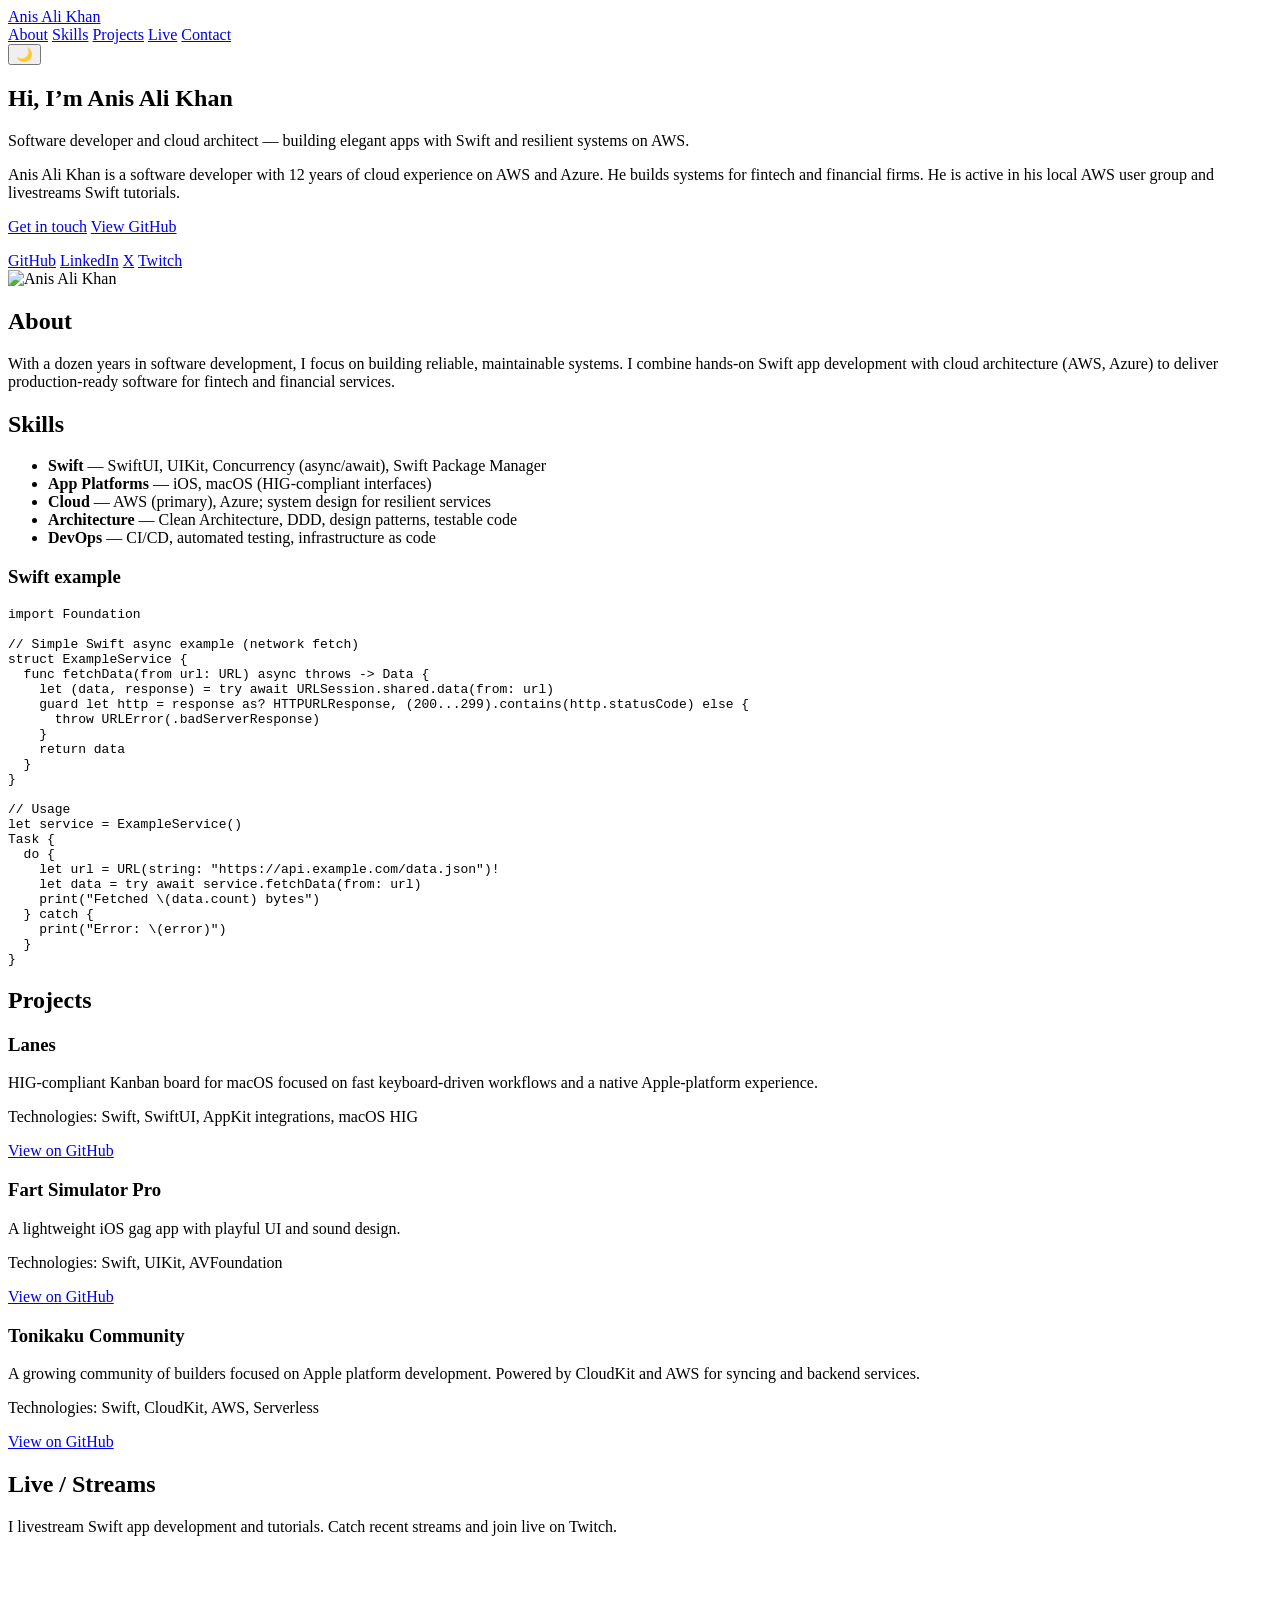
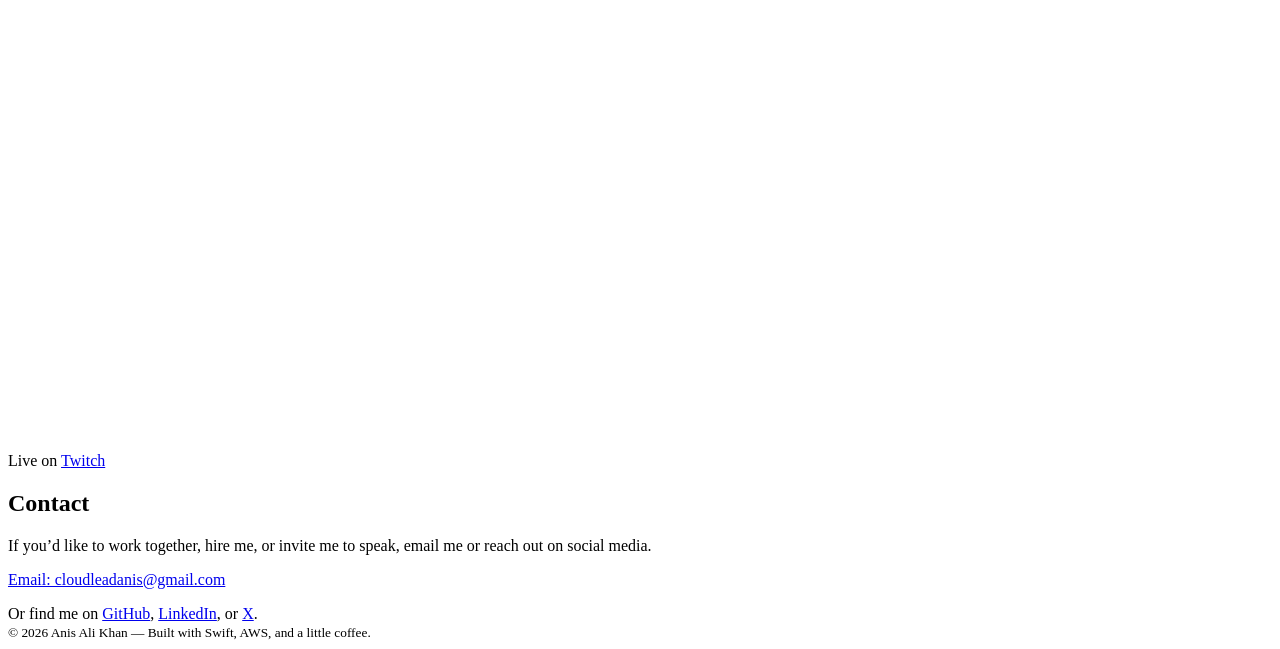
==== index.html @ a7b226d7 "Add portfolio site for Anis Ali Khan (GitHub Pages)" ====
<!doctype html>
<html lang="en">
<head>
  <meta charset="utf-8" />
  <meta name="viewport" content="width=device-width,initial-scale=1" />
  <title>Anis Ali Khan — Software Developer</title>
  <meta name="description" content="Anis Ali Khan — Swift developer, cloud architect (AWS/Azure), fintech experience. Livestreams Swift app-building." />

  <link rel="preconnect" href="https://fonts.googleapis.com">
  <link rel="preconnect" href="https://fonts.gstatic.com" crossorigin>
  <link href="https://fonts.googleapis.com/css2?family=Inter:wght@300;400;600;700&display=swap" rel="stylesheet">

  <link rel="stylesheet" href="/assets/css/style.css">
  <!-- Highlight.js styles (CDN) -->
  <link rel="stylesheet" href="https://cdnjs.cloudflare.com/ajax/libs/highlight.js/11.8.0/styles/github-dark.min.css" id="hljs-theme" />
</head>
<body>
  <header class="site-header">
    <div class="container header-inner">
      <a class="brand" href="#">Anis Ali Khan</a>
      <nav class="main-nav">
        <a href="#about">About</a>
        <a href="#skills">Skills</a>
        <a href="#projects">Projects</a>
        <a href="#live">Live</a>
        <a href="#contact">Contact</a>
      </nav>
      <div class="header-actions">
        <button id="theme-toggle" aria-label="Toggle dark mode">🌙</button>
      </div>
    </div>
  </header>

  <main>
    <section id="hero" class="hero">
      <div class="container hero-grid">
        <div class="hero-content">
          <h1>Hi, I’m Anis Ali Khan</h1>
          <p class="hero-lead">Software developer and cloud architect — building elegant apps with Swift and resilient systems on AWS.</p>
          <p class="bio">Anis Ali Khan is a software developer with 12 years of cloud experience on AWS and Azure. He builds systems for fintech and financial firms. He is active in his local AWS user group and livestreams Swift tutorials.</p>

          <p class="cta">
            <a class="btn" href="mailto:cloudleadanis@gmail.com">Get in touch</a>
            <a class="btn ghost" href="https://github.com/cloudleadanis" target="_blank" rel="noopener">View GitHub</a>
          </p>

          <div class="social">
            <a href="https://github.com/cloudleadanis" target="_blank" rel="noopener">GitHub</a>
            <a href="https://linkedin.com/in/khananis" target="_blank" rel="noopener">LinkedIn</a>
            <a href="https://x.com/TheCloudLead" target="_blank" rel="noopener">X</a>
            <a href="https://www.twitch.tv/cloudleadanis" target="_blank" rel="noopener">Twitch</a>
          </div>
        </div>

        <div class="hero-photo">
          <img src="https://i.imgur.com/DQTWnGH.jpg" alt="Anis Ali Khan" />
        </div>
      </div>
    </section>

    <section id="about" class="section about">
      <div class="container">
        <h2>About</h2>
        <p>With a dozen years in software development, I focus on building reliable, maintainable systems. I combine hands-on Swift app development with cloud architecture (AWS, Azure) to deliver production-ready software for fintech and financial services.</p>
      </div>
    </section>

    <section id="skills" class="section skills">
      <div class="container">
        <h2>Skills</h2>
        <ul class="skills-list">
          <li><strong>Swift</strong> — SwiftUI, UIKit, Concurrency (async/await), Swift Package Manager</li>
          <li><strong>App Platforms</strong> — iOS, macOS (HIG-compliant interfaces)</li>
          <li><strong>Cloud</strong> — AWS (primary), Azure; system design for resilient services</li>
          <li><strong>Architecture</strong> — Clean Architecture, DDD, design patterns, testable code</li>
          <li><strong>DevOps</strong> — CI/CD, automated testing, infrastructure as code</li>
        </ul>

        <h3>Swift example</h3>
        <pre><code class="language-swift">import Foundation

// Simple Swift async example (network fetch)
struct ExampleService {
  func fetchData(from url: URL) async throws -> Data {
    let (data, response) = try await URLSession.shared.data(from: url)
    guard let http = response as? HTTPURLResponse, (200...299).contains(http.statusCode) else {
      throw URLError(.badServerResponse)
    }
    return data
  }
}

// Usage
let service = ExampleService()
Task {
  do {
    let url = URL(string: "https://api.example.com/data.json")!
    let data = try await service.fetchData(from: url)
    print("Fetched \(data.count) bytes")
  } catch {
    print("Error: \(error)")
  }
}
</code></pre>
      </div>
    </section>

    <section id="projects" class="section projects">
      <div class="container">
        <h2>Projects</h2>
        <div class="project-grid">

          <article class="project">
            <h3>Lanes</h3>
            <p>HIG-compliant Kanban board for macOS focused on fast keyboard-driven workflows and a native Apple-platform experience.</p>
            <p class="muted">Technologies: Swift, SwiftUI, AppKit integrations, macOS HIG</p>
            <p><a href="https://github.com/cloudleadanis" target="_blank" rel="noopener">View on GitHub</a></p>
          </article>

          <article class="project">
            <h3>Fart Simulator Pro</h3>
            <p>A lightweight iOS gag app with playful UI and sound design.</p>
            <p class="muted">Technologies: Swift, UIKit, AVFoundation</p>
            <p><a href="https://github.com/cloudleadanis" target="_blank" rel="noopener">View on GitHub</a></p>
          </article>

          <article class="project">
            <h3>Tonikaku Community</h3>
            <p>A growing community of builders focused on Apple platform development. Powered by CloudKit and AWS for syncing and backend services.</p>
            <p class="muted">Technologies: Swift, CloudKit, AWS, Serverless</p>
            <p><a href="https://github.com/cloudleadanis" target="_blank" rel="noopener">View on GitHub</a></p>
          </article>

        </div>
      </div>
    </section>

    <section id="live" class="section live">
      <div class="container">
        <h2>Live / Streams</h2>
        <p>I livestream Swift app development and tutorials. Catch recent streams and join live on Twitch.</p>

        <div class="twitch-embed">
          <!-- Twitch embed -->
          <iframe src="https://player.twitch.tv/?channel=cloudleadanis&parent=github.io" 
            height="480" width="100%" allowfullscreen="true" frameborder="0" scrolling="no"></iframe>
          <p class="muted">Live on <a href="https://www.twitch.tv/cloudleadanis" target="_blank" rel="noopener">Twitch</a></p>
        </div>
      </div>
    </section>

    <section id="contact" class="section contact">
      <div class="container">
        <h2>Contact</h2>
        <p>If you’d like to work together, hire me, or invite me to speak, email me or reach out on social media.</p>
        <p><a class="btn" href="mailto:cloudleadanis@gmail.com">Email: cloudleadanis@gmail.com</a></p>
        <div class="muted">Or find me on <a href="https://github.com/cloudleadanis" target="_blank" rel="noopener">GitHub</a>, <a href="https://linkedin.com/in/khananis" target="_blank" rel="noopener">LinkedIn</a>, or <a href="https://x.com/TheCloudLead" target="_blank" rel="noopener">X</a>.</div>
      </div>
    </section>
  </main>

  <footer class="site-footer">
    <div class="container">
      <small>© 2026 Anis Ali Khan — Built with Swift, AWS, and a little coffee.</small>
    </div>
  </footer>

  <script src="https://cdnjs.cloudflare.com/ajax/libs/highlight.js/11.8.0/highlight.min.js"></script>
  <script src="/assets/js/main.js"></script>
</body>
</html>
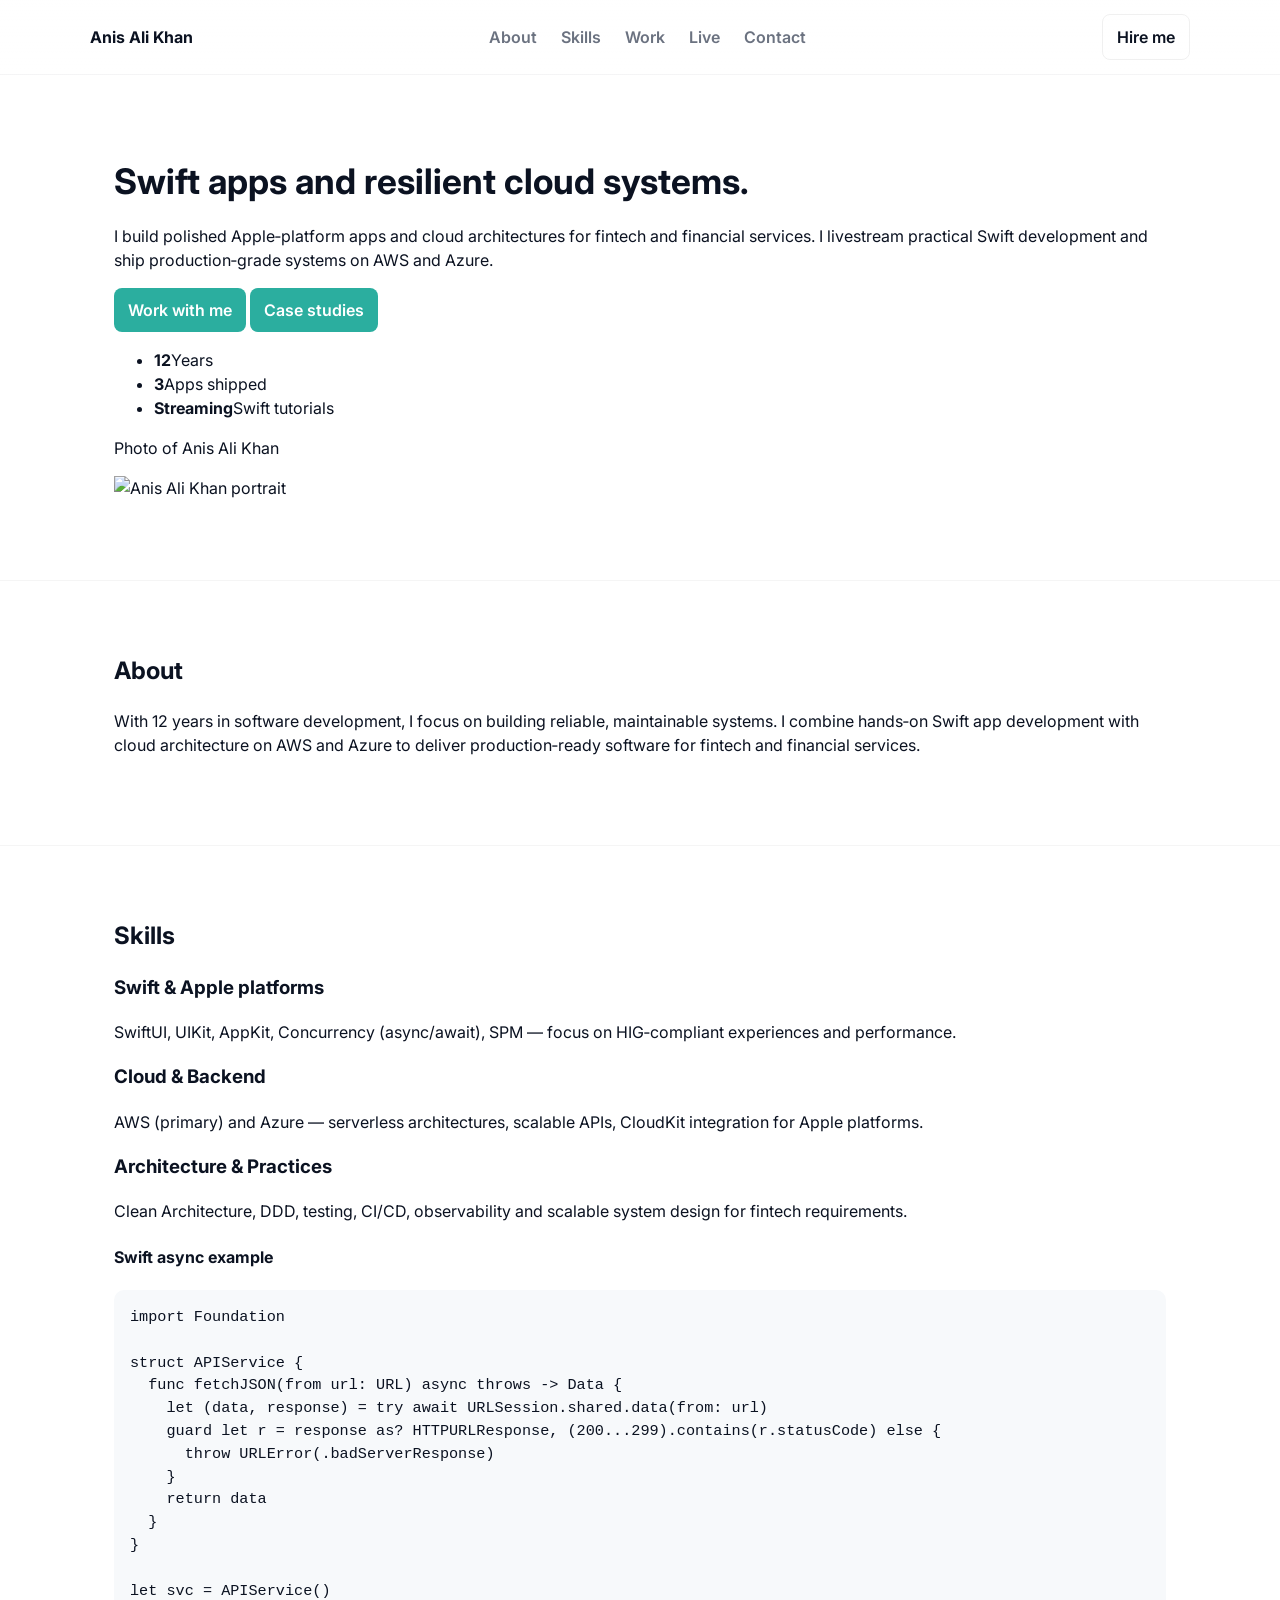
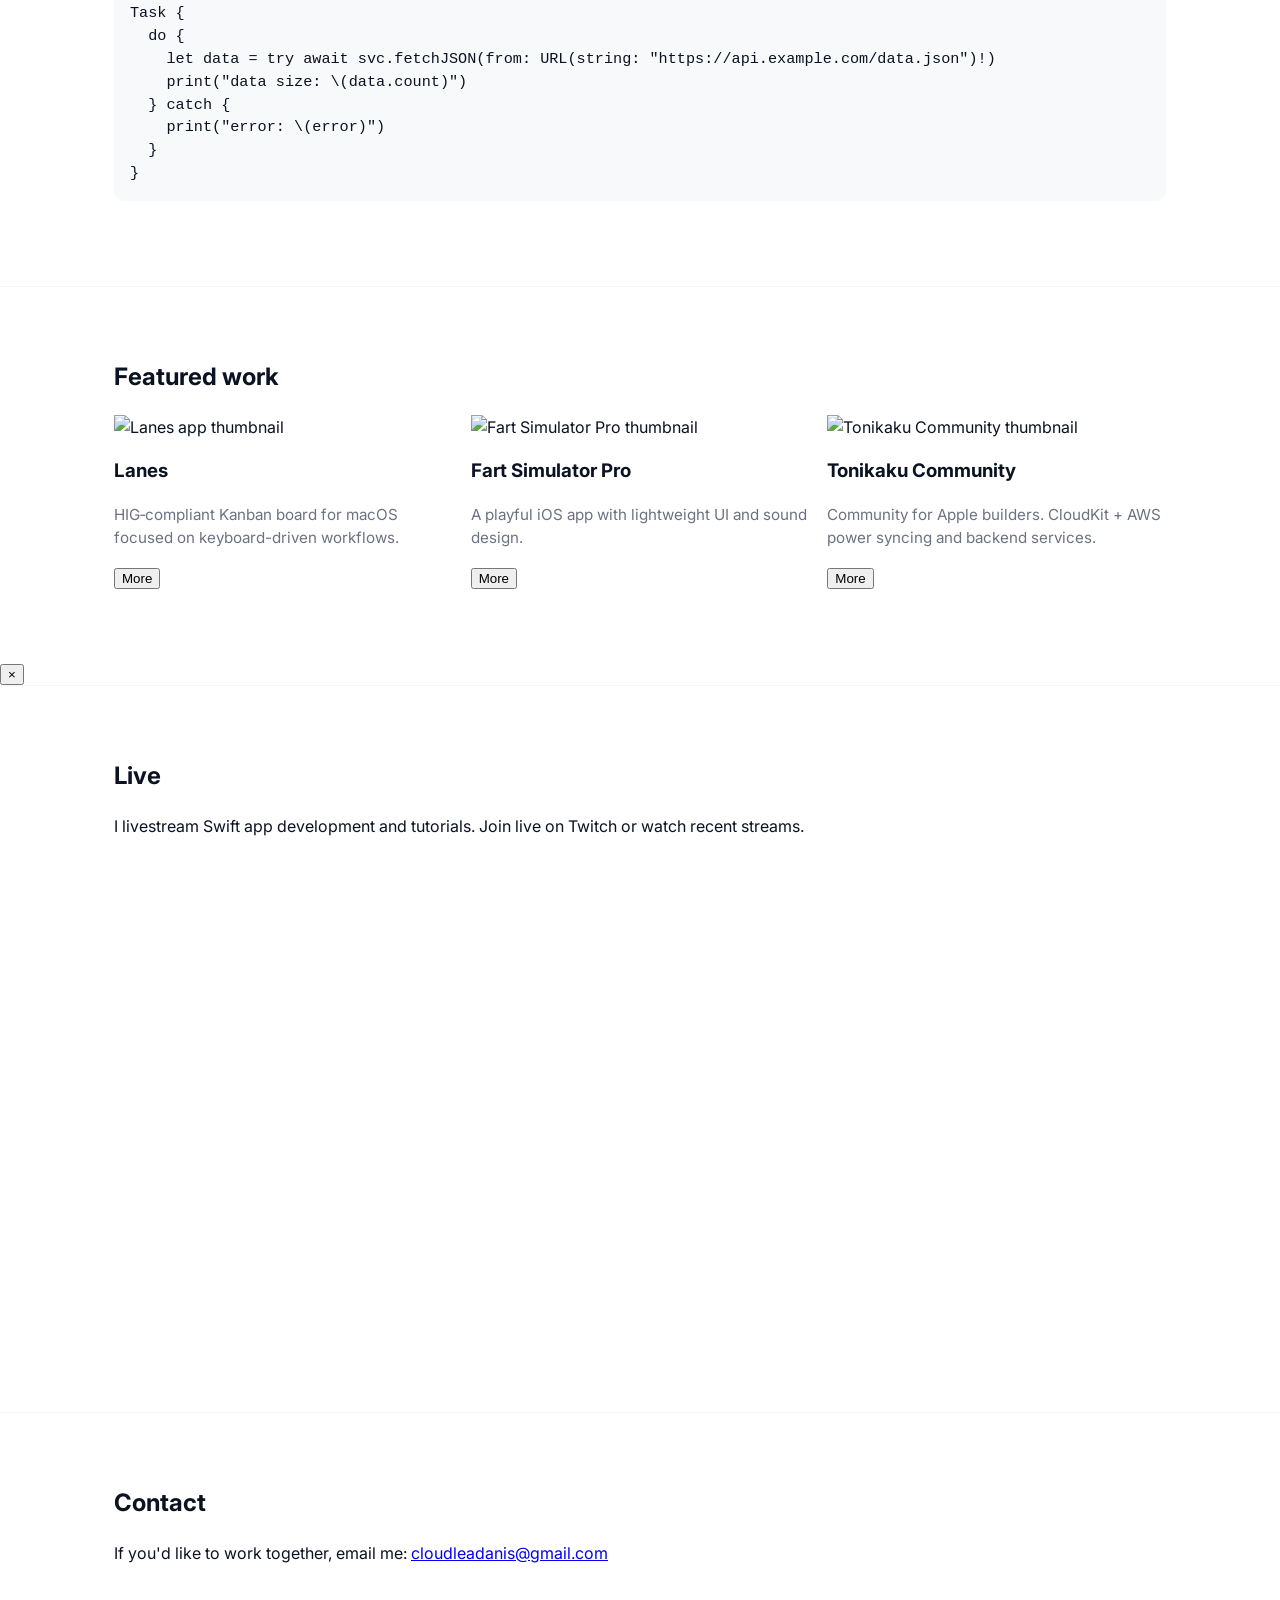
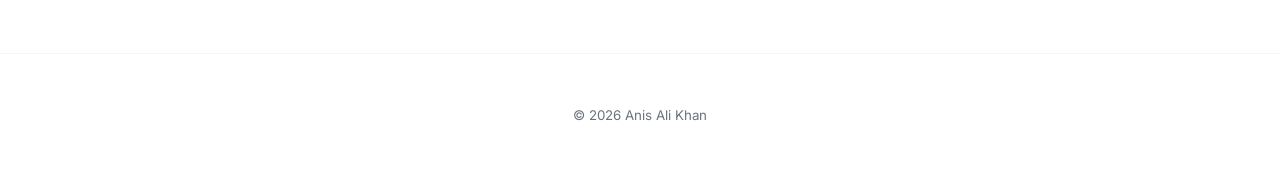
==== commit 3562775d: "Updated index.html with new content as of 2026-01-28 22:28:10 UTC" ====
--- a/index.html
+++ b/index.html
@@ -4,56 +4,65 @@
   <meta charset="utf-8" />
   <meta name="viewport" content="width=device-width,initial-scale=1" />
   <title>Anis Ali Khan — Software Developer</title>
-  <meta name="description" content="Anis Ali Khan — Swift developer, cloud architect (AWS/Azure), fintech experience. Livestreams Swift app-building." />
+  <meta name="description" content="Anis Ali Khan — Swift developer and cloud architect (AWS/Azure). Livestreams Swift app-building." />
 
   <link rel="preconnect" href="https://fonts.googleapis.com">
   <link rel="preconnect" href="https://fonts.gstatic.com" crossorigin>
-  <link href="https://fonts.googleapis.com/css2?family=Inter:wght@300;400;600;700&display=swap" rel="stylesheet">
+  <link href="https://fonts.googleapis.com/css2?family=Inter:wght@300;400;600;700&family=IBMPlexMono:wght@300;400&display=swap" rel="stylesheet">
 
   <link rel="stylesheet" href="/assets/css/style.css">
-  <!-- Highlight.js styles (CDN) -->
-  <link rel="stylesheet" href="https://cdnjs.cloudflare.com/ajax/libs/highlight.js/11.8.0/styles/github-dark.min.css" id="hljs-theme" />
+  <link rel="stylesheet" href="https://cdnjs.cloudflare.com/ajax/libs/highlight.js/11.8.0/styles/github.min.css">
+  <script type="application/ld+json">
+  {
+    "@context": "https://schema.org",
+    "@type": "Person",
+    "name":"Anis Ali Khan",
+    "url":"https://github.com/cloudleadanis",
+    "sameAs":["https://github.com/cloudleadanis","https://linkedin.com/in/khananis","https://x.com/TheCloudLead","https://www.twitch.tv/cloudleadanis"],
+    "jobTitle":"Software Developer, Cloud Architect"
+  }
+  </script>
 </head>
 <body>
-  <header class="site-header">
+  <header class="site-header" role="banner">
     <div class="container header-inner">
-      <a class="brand" href="#">Anis Ali Khan</a>
-      <nav class="main-nav">
+      <a class="brand" href="#hero">Anis Ali Khan</a>
+      <nav class="main-nav" role="navigation" aria-label="Main">
         <a href="#about">About</a>
         <a href="#skills">Skills</a>
-        <a href="#projects">Projects</a>
+        <a href="#projects">Work</a>
         <a href="#live">Live</a>
         <a href="#contact">Contact</a>
       </nav>
       <div class="header-actions">
-        <button id="theme-toggle" aria-label="Toggle dark mode">🌙</button>
+        <a class="btn ghost" href="mailto:cloudleadanis@gmail.com">Hire me</a>
       </div>
     </div>
   </header>
 
   <main>
-    <section id="hero" class="hero">
-      <div class="container hero-grid">
-        <div class="hero-content">
-          <h1>Hi, I’m Anis Ali Khan</h1>
-          <p class="hero-lead">Software developer and cloud architect — building elegant apps with Swift and resilient systems on AWS.</p>
-          <p class="bio">Anis Ali Khan is a software developer with 12 years of cloud experience on AWS and Azure. He builds systems for fintech and financial firms. He is active in his local AWS user group and livestreams Swift tutorials.</p>
+    <section id="hero" class="hero" aria-label="Intro">
+      <div class="container hero-inner">
+        <div class="hero-copy">
+          <h1 class="hero-title">Swift apps and resilient cloud systems.</h1>
+          <p class="hero-sub">I build polished Apple‑platform apps and cloud architectures for fintech and financial services. I livestream practical Swift development and ship production‑grade systems on AWS and Azure.</p>
 
-          <p class="cta">
-            <a class="btn" href="mailto:cloudleadanis@gmail.com">Get in touch</a>
-            <a class="btn ghost" href="https://github.com/cloudleadanis" target="_blank" rel="noopener">View GitHub</a>
-          </p>
+          <div class="hero-ctas">
+            <a class="btn primary" href="mailto:cloudleadanis@gmail.com">Work with me</a>
+            <a class="btn link" href="#projects">Case studies</a>
+          </div>
 
-          <div class="social">
-            <a href="https://github.com/cloudleadanis" target="_blank" rel="noopener">GitHub</a>
-            <a href="https://linkedin.com/in/khananis" target="_blank" rel="noopener">LinkedIn</a>
-            <a href="https://x.com/TheCloudLead" target="_blank" rel="noopener">X</a>
-            <a href="https://www.twitch.tv/cloudleadanis" target="_blank" rel="noopener">Twitch</a>
-          </div>
+          <ul class="metrics" aria-hidden="true">
+            <li><strong>12</strong><span>Years</span></li>
+            <li><strong>3</strong><span>Apps shipped</span></li>
+            <li><strong>Streaming</strong><span>Swift tutorials</span></li>
+          </ul>
+
+          <p class="sr-only">Photo of Anis Ali Khan</p>
         </div>
 
-        <div class="hero-photo">
-          <img src="https://i.imgur.com/DQTWnGH.jpg" alt="Anis Ali Khan" />
+        <div class="hero-visual">
+          <img src="/assets/images/portrait.svg" alt="Anis Ali Khan portrait" width="360" height="360" loading="lazy">
         </div>
       </div>
     </section>
@@ -61,90 +70,106 @@
     <section id="about" class="section about">
       <div class="container">
         <h2>About</h2>
-        <p>With a dozen years in software development, I focus on building reliable, maintainable systems. I combine hands-on Swift app development with cloud architecture (AWS, Azure) to deliver production-ready software for fintech and financial services.</p>
+        <p>With 12 years in software development, I focus on building reliable, maintainable systems. I combine hands‑on Swift app development with cloud architecture on AWS and Azure to deliver production‑ready software for fintech and financial services.</p>
       </div>
     </section>
 
     <section id="skills" class="section skills">
       <div class="container">
         <h2>Skills</h2>
-        <ul class="skills-list">
-          <li><strong>Swift</strong> — SwiftUI, UIKit, Concurrency (async/await), Swift Package Manager</li>
-          <li><strong>App Platforms</strong> — iOS, macOS (HIG-compliant interfaces)</li>
-          <li><strong>Cloud</strong> — AWS (primary), Azure; system design for resilient services</li>
-          <li><strong>Architecture</strong> — Clean Architecture, DDD, design patterns, testable code</li>
-          <li><strong>DevOps</strong> — CI/CD, automated testing, infrastructure as code</li>
-        </ul>
+        <div class="skills-grid">
+          <div>
+            <h3>Swift & Apple platforms</h3>
+            <p>SwiftUI, UIKit, AppKit, Concurrency (async/await), SPM — focus on HIG‑compliant experiences and performance.</p>
+          </div>
+          <div>
+            <h3>Cloud & Backend</h3>
+            <p>AWS (primary) and Azure — serverless architectures, scalable APIs, CloudKit integration for Apple platforms.</p>
+          </div>
+          <div>
+            <h3>Architecture & Practices</h3>
+            <p>Clean Architecture, DDD, testing, CI/CD, observability and scalable system design for fintech requirements.</p>
+          </div>
+        </div>
 
-        <h3>Swift example</h3>
-        <pre><code class="language-swift">import Foundation
+        <div class="code-sample">
+          <h4>Swift async example</h4>
+          <pre><code class="language-swift">import Foundation
 
-// Simple Swift async example (network fetch)
-struct ExampleService {
-  func fetchData(from url: URL) async throws -> Data {
+struct APIService {
+  func fetchJSON(from url: URL) async throws -> Data {
     let (data, response) = try await URLSession.shared.data(from: url)
-    guard let http = response as? HTTPURLResponse, (200...299).contains(http.statusCode) else {
+    guard let r = response as? HTTPURLResponse, (200...299).contains(r.statusCode) else {
       throw URLError(.badServerResponse)
     }
     return data
   }
 }
 
-// Usage
-let service = ExampleService()
+let svc = APIService()
 Task {
   do {
-    let url = URL(string: "https://api.example.com/data.json")!
-    let data = try await service.fetchData(from: url)
-    print("Fetched \(data.count) bytes")
+    let data = try await svc.fetchJSON(from: URL(string: "https://api.example.com/data.json")!)
+    print("data size: \(data.count)")
   } catch {
-    print("Error: \(error)")
+    print("error: \(error)")
   }
 }
 </code></pre>
+        </div>
       </div>
     </section>
 
     <section id="projects" class="section projects">
       <div class="container">
-        <h2>Projects</h2>
+        <h2>Featured work</h2>
         <div class="project-grid">
 
-          <article class="project">
-            <h3>Lanes</h3>
-            <p>HIG-compliant Kanban board for macOS focused on fast keyboard-driven workflows and a native Apple-platform experience.</p>
-            <p class="muted">Technologies: Swift, SwiftUI, AppKit integrations, macOS HIG</p>
-            <p><a href="https://github.com/cloudleadanis" target="_blank" rel="noopener">View on GitHub</a></p>
+          <article class="project-card" data-project="lanes">
+            <img src="/assets/images/lanes.svg" alt="Lanes app thumbnail" loading="lazy">
+            <div class="card-body">
+              <h3>Lanes</h3>
+              <p class="muted">HIG‑compliant Kanban board for macOS focused on keyboard-driven workflows.</p>
+            </div>
+            <button class="card-open" aria-expanded="false" aria-controls="modal-lanes">More</button>
           </article>
 
-          <article class="project">
-            <h3>Fart Simulator Pro</h3>
-            <p>A lightweight iOS gag app with playful UI and sound design.</p>
-            <p class="muted">Technologies: Swift, UIKit, AVFoundation</p>
-            <p><a href="https://github.com/cloudleadanis" target="_blank" rel="noopener">View on GitHub</a></p>
+          <article class="project-card" data-project="fart">
+            <img src="/assets/images/fart.svg" alt="Fart Simulator Pro thumbnail" loading="lazy">
+            <div class="card-body">
+              <h3>Fart Simulator Pro</h3>
+              <p class="muted">A playful iOS app with lightweight UI and sound design.</p>
+            </div>
+            <button class="card-open" aria-expanded="false" aria-controls="modal-fart">More</button>
           </article>
 
-          <article class="project">
-            <h3>Tonikaku Community</h3>
-            <p>A growing community of builders focused on Apple platform development. Powered by CloudKit and AWS for syncing and backend services.</p>
-            <p class="muted">Technologies: Swift, CloudKit, AWS, Serverless</p>
-            <p><a href="https://github.com/cloudleadanis" target="_blank" rel="noopener">View on GitHub</a></p>
+          <article class="project-card" data-project="tonikaku">
+            <img src="/assets/images/tonikaku.svg" alt="Tonikaku Community thumbnail" loading="lazy">
+            <div class="card-body">
+              <h3>Tonikaku Community</h3>
+              <p class="muted">Community for Apple builders. CloudKit + AWS power syncing and backend services.</p>
+            </div>
+            <button class="card-open" aria-expanded="false" aria-controls="modal-tonikaku">More</button>
           </article>
 
         </div>
       </div>
     </section>
 
+    <!-- Modals (hidden by default) -->
+    <div id="modal" class="modal" aria-hidden="true">
+      <div class="modal-panel" role="dialog" aria-modal="true" aria-labelledby="modal-title">
+        <button class="modal-close" aria-label="Close">×</button>
+        <div id="modal-content"></div>
+      </div>
+    </div>
+
     <section id="live" class="section live">
       <div class="container">
-        <h2>Live / Streams</h2>
-        <p>I livestream Swift app development and tutorials. Catch recent streams and join live on Twitch.</p>
-
-        <div class="twitch-embed">
-          <!-- Twitch embed -->
-          <iframe src="https://player.twitch.tv/?channel=cloudleadanis&parent=github.io" 
-            height="480" width="100%" allowfullscreen="true" frameborder="0" scrolling="no"></iframe>
-          <p class="muted">Live on <a href="https://www.twitch.tv/cloudleadanis" target="_blank" rel="noopener">Twitch</a></p>
+        <h2>Live</h2>
+        <p>I livestream Swift app development and tutorials. Join live on Twitch or watch recent streams.</p>
+        <div class="twitch-wrap">
+          <iframe src="https://player.twitch.tv/?channel=cloudleadanis&parent=github.io" height="480" width="100%" frameborder="0" scrolling="no" allowfullscreen></iframe>
         </div>
       </div>
     </section>
@@ -152,16 +177,15 @@
     <section id="contact" class="section contact">
       <div class="container">
         <h2>Contact</h2>
-        <p>If you’d like to work together, hire me, or invite me to speak, email me or reach out on social media.</p>
-        <p><a class="btn" href="mailto:cloudleadanis@gmail.com">Email: cloudleadanis@gmail.com</a></p>
-        <div class="muted">Or find me on <a href="https://github.com/cloudleadanis" target="_blank" rel="noopener">GitHub</a>, <a href="https://linkedin.com/in/khananis" target="_blank" rel="noopener">LinkedIn</a>, or <a href="https://x.com/TheCloudLead" target="_blank" rel="noopener">X</a>.</div>
+        <p>If you'd like to work together, email me: <a href="mailto:cloudleadanis@gmail.com">cloudleadanis@gmail.com</a></p>
       </div>
     </section>
+
   </main>
 
   <footer class="site-footer">
     <div class="container">
-      <small>© 2026 Anis Ali Khan — Built with Swift, AWS, and a little coffee.</small>
+      <small>© 2026 Anis Ali Khan</small>
     </div>
   </footer>
 
--- a/assets/css/style.css
+++ b/assets/css/style.css
@@ -0,0 +1,80 @@
+/* Base styles for Anis Ali Khan portfolio */
+:root{
+  --bg: #ffffff;
+  --surface: #f7f9fb;
+  --text: #0b1221;
+  --muted: #6b7280;
+  --accent: #2BAE9F;
+  --radius: 10px;
+  --max-width: 1100px;
+  --container-padding: 24px;
+  --font-sans: 'Inter', system-ui, -apple-system, 'Segoe UI', Roboto, 'Helvetica Neue', Arial;
+}
+
+html.dark{ --bg: #071019; --surface:#0b2530; --text:#e6eef2; --muted:#9fb0bb }
+
+*{box-sizing:border-box}
+html,body{height:100%}
+body{
+  margin:0;
+  font-family:var(--font-sans);
+  background:var(--bg);
+  color:var(--text);
+  -webkit-font-smoothing:antialiased;
+  -moz-osx-font-smoothing:grayscale;
+  line-height:1.5;
+}
+.container{max-width:var(--max-width);margin:0 auto;padding:var(--container-padding)}
+
+.site-header{backdrop-filter:saturate(140%) blur(6px);position:sticky;top:0;background:linear-gradient(180deg,rgba(255,255,255,0.6),rgba(255,255,255,0.4));border-bottom:1px solid rgba(15,23,42,0.04);z-index:40}
+html.dark .site-header{background:linear-gradient(180deg,rgba(7,16,25,0.7),rgba(7,16,25,0.5));border-bottom:1px solid rgba(255,255,255,0.04)}
+.header-inner{display:flex;align-items:center;justify-content:space-between;padding:14px 0}
+.brand{font-weight:700;color:var(--text);text-decoration:none;font-size:1rem}
+.main-nav a{margin:0 10px;color:var(--muted);text-decoration:none;font-weight:600}
+.main-nav a:hover{color:var(--text)}
+.header-actions{display:flex;gap:8px;align-items:center}
+#theme-toggle{background:transparent;border:1px solid rgba(0,0,0,0.06);padding:8px;border-radius:8px;cursor:pointer}
+html.dark #theme-toggle{border:1px solid rgba(255,255,255,0.06)}
+
+.hero{padding:56px 0}
+.hero-grid{display:grid;grid-template-columns:1fr 280px;gap:32px;align-items:center}
+.hero h1{margin:0;font-size:2.2rem}
+.hero-lead{margin:8px 0 16px;color:var(--muted);font-size:1.05rem}
+.bio{margin-bottom:18px;color:var(--text)}
+.hero-photo img{width:100%;max-width:240px;border-radius:14px;object-fit:cover;border:1px solid rgba(0,0,0,0.06)}
+
+.btn{display:inline-block;padding:10px 14px;background:var(--accent);color:#fff;border-radius:8px;text-decoration:none;font-weight:600}
+.btn.ghost{background:transparent;border:1px solid rgba(0,0,0,0.06);color:var(--text)}
+html.dark .btn.ghost{border:1px solid rgba(255,255,255,0.06)}
+
+.section{padding:48px 0;border-top:1px solid rgba(0,0,0,0.04)}
+html.dark .section{border-top:1px solid rgba(255,255,255,0.03)}
+.section h2{margin-top:0}
+.skills-list{list-style:none;padding:0;margin:0 0 18px 0}
+.skills-list li{padding:8px 0;color:var(--muted)}
+
+pre{background:var(--surface);padding:16px;border-radius:10px;overflow:auto}
+html.dark pre{background:#07202a}
+code{font-family:SFMono-Regular,Menlo,Monaco,monospace;font-size:0.95rem}
+
+.project-grid{display:grid;grid-template-columns:repeat(auto-fit,minmax(240px,1fr));gap:18px}
+.project{background:var(--surface);padding:16px;border-radius:10px}
+.project h3{margin:0 0 8px 0}
+.muted{color:var(--muted);font-size:0.95rem}
+
+.twitch-embed iframe{border-radius:8px;border:1px solid rgba(0,0,0,0.06)}
+
+.site-footer{padding:24px 0;border-top:1px solid rgba(0,0,0,0.04);text-align:center;color:var(--muted)}
+
+/* Responsive */
+@media (max-width:880px){
+  .hero-grid{grid-template-columns:1fr;}
+  .hero-photo{display:flex;justify-content:center}
+  .main-nav{display:none}
+}
+
+/* Accessibility helpers */
+a:focus{outline:3px solid color-mix(in srgb, var(--accent), transparent 70%);outline-offset:2px}
+
+/* Small polish for code blocks and highlight.js integration */
+.hljs{padding:0;background:transparent}
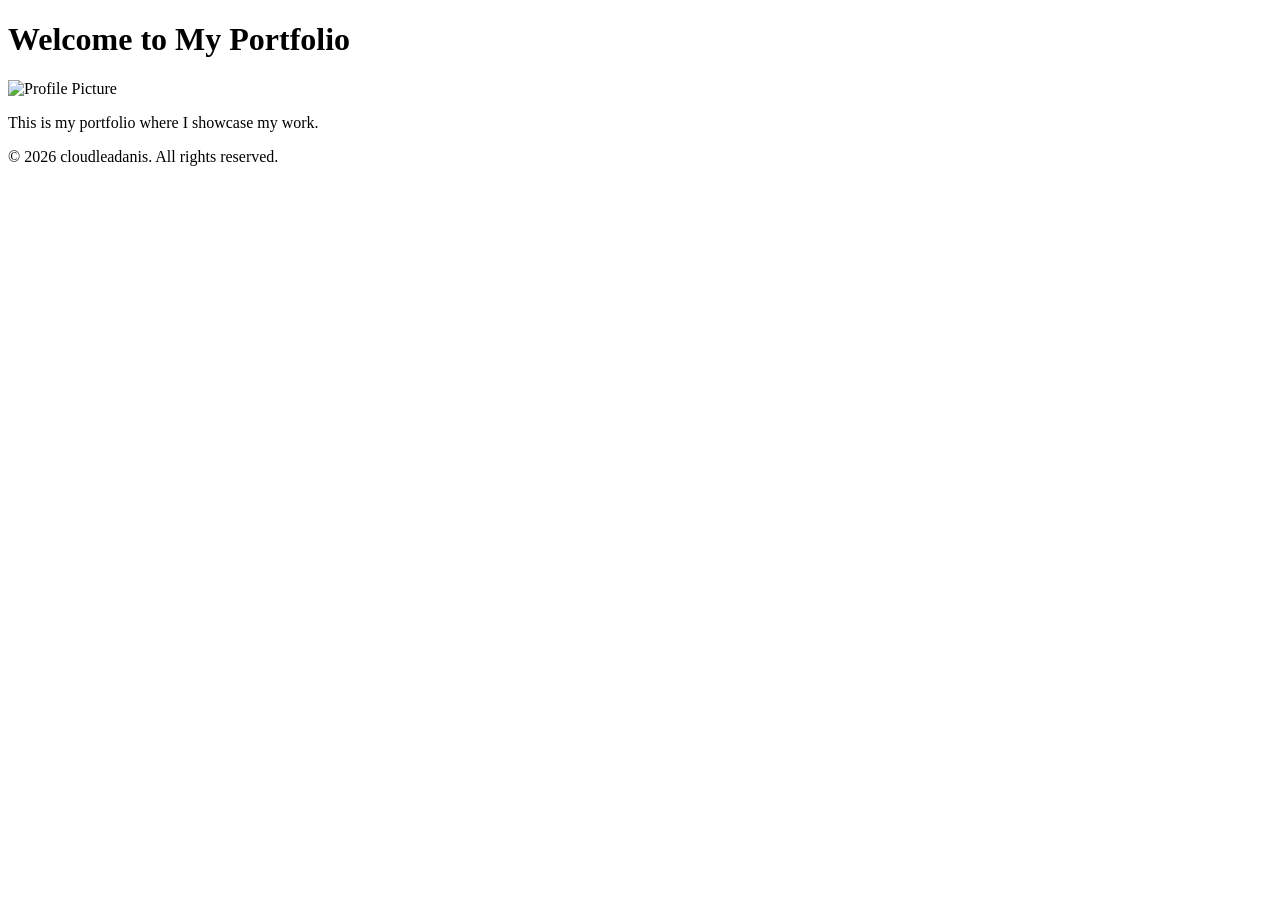
==== commit 58f79960: "Fix asset paths for GitHub Pages (use relative paths)" ====
--- a/index.html
+++ b/index.html
@@ -1,195 +1,24 @@
-<!doctype html>
+<!DOCTYPE html>
 <html lang="en">
 <head>
-  <meta charset="utf-8" />
-  <meta name="viewport" content="width=device-width,initial-scale=1" />
-  <title>Anis Ali Khan — Software Developer</title>
-  <meta name="description" content="Anis Ali Khan — Swift developer and cloud architect (AWS/Azure). Livestreams Swift app-building." />
-
-  <link rel="preconnect" href="https://fonts.googleapis.com">
-  <link rel="preconnect" href="https://fonts.gstatic.com" crossorigin>
-  <link href="https://fonts.googleapis.com/css2?family=Inter:wght@300;400;600;700&family=IBMPlexMono:wght@300;400&display=swap" rel="stylesheet">
-
-  <link rel="stylesheet" href="/assets/css/style.css">
-  <link rel="stylesheet" href="https://cdnjs.cloudflare.com/ajax/libs/highlight.js/11.8.0/styles/github.min.css">
-  <script type="application/ld+json">
-  {
-    "@context": "https://schema.org",
-    "@type": "Person",
-    "name":"Anis Ali Khan",
-    "url":"https://github.com/cloudleadanis",
-    "sameAs":["https://github.com/cloudleadanis","https://linkedin.com/in/khananis","https://x.com/TheCloudLead","https://www.twitch.tv/cloudleadanis"],
-    "jobTitle":"Software Developer, Cloud Architect"
-  }
-  </script>
+    <meta charset="UTF-8">
+    <meta name="viewport" content="width=device-width, initial-scale=1.0">
+    <title>Portfolio</title>
+    <link rel="stylesheet" href="css/styles.css">
+    <script src="js/scripts.js"></script>
 </head>
 <body>
-  <header class="site-header" role="banner">
-    <div class="container header-inner">
-      <a class="brand" href="#hero">Anis Ali Khan</a>
-      <nav class="main-nav" role="navigation" aria-label="Main">
-        <a href="#about">About</a>
-        <a href="#skills">Skills</a>
-        <a href="#projects">Work</a>
-        <a href="#live">Live</a>
-        <a href="#contact">Contact</a>
-      </nav>
-      <div class="header-actions">
-        <a class="btn ghost" href="mailto:cloudleadanis@gmail.com">Hire me</a>
-      </div>
-    </div>
-  </header>
-
-  <main>
-    <section id="hero" class="hero" aria-label="Intro">
-      <div class="container hero-inner">
-        <div class="hero-copy">
-          <h1 class="hero-title">Swift apps and resilient cloud systems.</h1>
-          <p class="hero-sub">I build polished Apple‑platform apps and cloud architectures for fintech and financial services. I livestream practical Swift development and ship production‑grade systems on AWS and Azure.</p>
-
-          <div class="hero-ctas">
-            <a class="btn primary" href="mailto:cloudleadanis@gmail.com">Work with me</a>
-            <a class="btn link" href="#projects">Case studies</a>
-          </div>
-
-          <ul class="metrics" aria-hidden="true">
-            <li><strong>12</strong><span>Years</span></li>
-            <li><strong>3</strong><span>Apps shipped</span></li>
-            <li><strong>Streaming</strong><span>Swift tutorials</span></li>
-          </ul>
-
-          <p class="sr-only">Photo of Anis Ali Khan</p>
-        </div>
-
-        <div class="hero-visual">
-          <img src="/assets/images/portrait.svg" alt="Anis Ali Khan portrait" width="360" height="360" loading="lazy">
-        </div>
-      </div>
-    </section>
-
-    <section id="about" class="section about">
-      <div class="container">
-        <h2>About</h2>
-        <p>With 12 years in software development, I focus on building reliable, maintainable systems. I combine hands‑on Swift app development with cloud architecture on AWS and Azure to deliver production‑ready software for fintech and financial services.</p>
-      </div>
-    </section>
-
-    <section id="skills" class="section skills">
-      <div class="container">
-        <h2>Skills</h2>
-        <div class="skills-grid">
-          <div>
-            <h3>Swift & Apple platforms</h3>
-            <p>SwiftUI, UIKit, AppKit, Concurrency (async/await), SPM — focus on HIG‑compliant experiences and performance.</p>
-          </div>
-          <div>
-            <h3>Cloud & Backend</h3>
-            <p>AWS (primary) and Azure — serverless architectures, scalable APIs, CloudKit integration for Apple platforms.</p>
-          </div>
-          <div>
-            <h3>Architecture & Practices</h3>
-            <p>Clean Architecture, DDD, testing, CI/CD, observability and scalable system design for fintech requirements.</p>
-          </div>
-        </div>
-
-        <div class="code-sample">
-          <h4>Swift async example</h4>
-          <pre><code class="language-swift">import Foundation
-
-struct APIService {
-  func fetchJSON(from url: URL) async throws -> Data {
-    let (data, response) = try await URLSession.shared.data(from: url)
-    guard let r = response as? HTTPURLResponse, (200...299).contains(r.statusCode) else {
-      throw URLError(.badServerResponse)
-    }
-    return data
-  }
-}
-
-let svc = APIService()
-Task {
-  do {
-    let data = try await svc.fetchJSON(from: URL(string: "https://api.example.com/data.json")!)
-    print("data size: \(data.count)")
-  } catch {
-    print("error: \(error)")
-  }
-}
-</code></pre>
-        </div>
-      </div>
-    </section>
-
-    <section id="projects" class="section projects">
-      <div class="container">
-        <h2>Featured work</h2>
-        <div class="project-grid">
-
-          <article class="project-card" data-project="lanes">
-            <img src="/assets/images/lanes.svg" alt="Lanes app thumbnail" loading="lazy">
-            <div class="card-body">
-              <h3>Lanes</h3>
-              <p class="muted">HIG‑compliant Kanban board for macOS focused on keyboard-driven workflows.</p>
-            </div>
-            <button class="card-open" aria-expanded="false" aria-controls="modal-lanes">More</button>
-          </article>
-
-          <article class="project-card" data-project="fart">
-            <img src="/assets/images/fart.svg" alt="Fart Simulator Pro thumbnail" loading="lazy">
-            <div class="card-body">
-              <h3>Fart Simulator Pro</h3>
-              <p class="muted">A playful iOS app with lightweight UI and sound design.</p>
-            </div>
-            <button class="card-open" aria-expanded="false" aria-controls="modal-fart">More</button>
-          </article>
-
-          <article class="project-card" data-project="tonikaku">
-            <img src="/assets/images/tonikaku.svg" alt="Tonikaku Community thumbnail" loading="lazy">
-            <div class="card-body">
-              <h3>Tonikaku Community</h3>
-              <p class="muted">Community for Apple builders. CloudKit + AWS power syncing and backend services.</p>
-            </div>
-            <button class="card-open" aria-expanded="false" aria-controls="modal-tonikaku">More</button>
-          </article>
-
-        </div>
-      </div>
-    </section>
-
-    <!-- Modals (hidden by default) -->
-    <div id="modal" class="modal" aria-hidden="true">
-      <div class="modal-panel" role="dialog" aria-modal="true" aria-labelledby="modal-title">
-        <button class="modal-close" aria-label="Close">×</button>
-        <div id="modal-content"></div>
-      </div>
-    </div>
-
-    <section id="live" class="section live">
-      <div class="container">
-        <h2>Live</h2>
-        <p>I livestream Swift app development and tutorials. Join live on Twitch or watch recent streams.</p>
-        <div class="twitch-wrap">
-          <iframe src="https://player.twitch.tv/?channel=cloudleadanis&parent=github.io" height="480" width="100%" frameborder="0" scrolling="no" allowfullscreen></iframe>
-        </div>
-      </div>
-    </section>
-
-    <section id="contact" class="section contact">
-      <div class="container">
-        <h2>Contact</h2>
-        <p>If you'd like to work together, email me: <a href="mailto:cloudleadanis@gmail.com">cloudleadanis@gmail.com</a></p>
-      </div>
-    </section>
-
-  </main>
-
-  <footer class="site-footer">
-    <div class="container">
-      <small>© 2026 Anis Ali Khan</small>
-    </div>
-  </footer>
-
-  <script src="https://cdnjs.cloudflare.com/ajax/libs/highlight.js/11.8.0/highlight.min.js"></script>
-  <script src="/assets/js/main.js"></script>
+    <header>
+        <h1>Welcome to My Portfolio</h1>
+    </header>
+    <main>
+        <section>
+            <img src="images/profile.jpg" alt="Profile Picture">
+            <p>This is my portfolio where I showcase my work.</p>
+        </section>
+    </main>
+    <footer>
+        <p>&copy; 2026 cloudleadanis. All rights reserved.</p>
+    </footer>
 </body>
 </html>
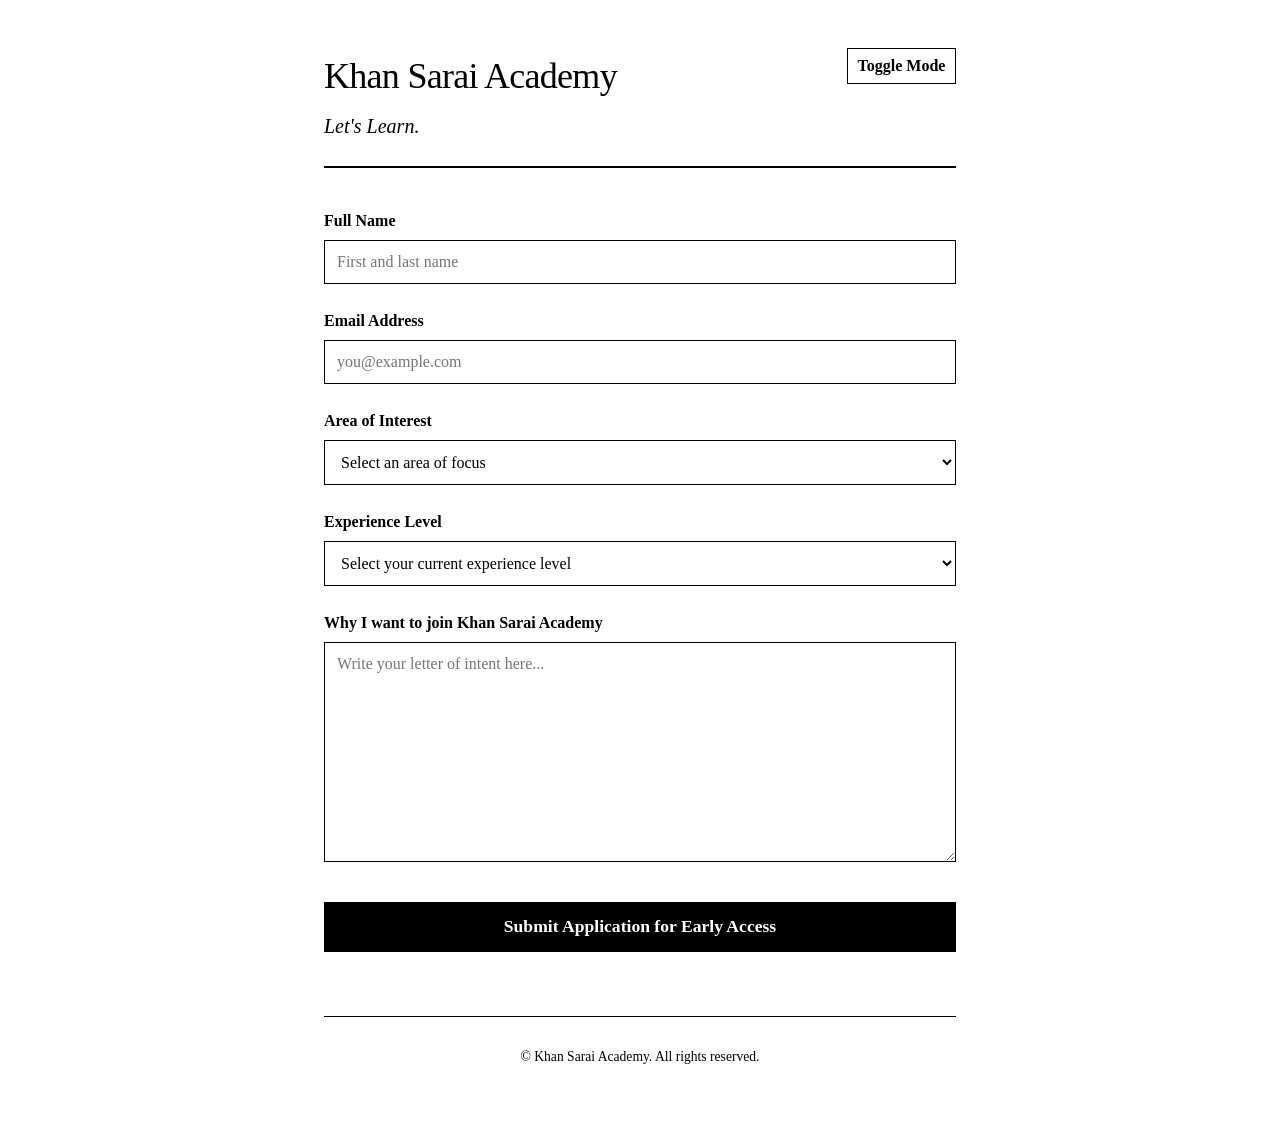
==== commit b7e06a28: "Updated index.html with Early Access signup form." ====
--- a/index.html
+++ b/index.html
@@ -1,24 +1,224 @@
 <!DOCTYPE html>
 <html lang="en">
 <head>
-    <meta charset="UTF-8">
-    <meta name="viewport" content="width=device-width, initial-scale=1.0">
-    <title>Portfolio</title>
-    <link rel="stylesheet" href="css/styles.css">
-    <script src="js/scripts.js"></script>
+  <meta charset="UTF-8">
+  <meta name="viewport" content="width=device-width, initial-scale=1.0">
+  <title>Khan Sarai Academy | Early Access</title>
+  <style>
+    :root {
+      --bg: #ffffff;
+      --text: #000000;
+      --border: #000000;
+      --input-bg: #ffffff;
+    }
+
+    @media (prefers-color-scheme: dark) {
+      :root {
+        --bg: #000000;
+        --text: #ffffff;
+        --border: #ffffff;
+        --input-bg: #000000;
+      }
+    }
+
+    /* Manual Dark Mode Override via CSS Checkbox Hack (JS-Free) */
+    #theme-toggle:checked ~ .container {
+      --bg: #000000;
+      --text: #ffffff;
+      --border: #ffffff;
+      --input-bg: #000000;
+    }
+
+    body {
+      background-color: var(--bg);
+      color: var(--text);
+      font-family: "Georgia", "Times New Roman", serif;
+      margin: 0;
+      padding: 0;
+      line-height: 1.6;
+    }
+
+    .container {
+      max-width: 680px;
+      margin: 0 auto;
+      padding: 3rem 1.5rem;
+      background-color: var(--bg);
+      color: var(--text);
+      min-height: 100vh;
+      box-sizing: border-box;
+    }
+
+    header {
+      border-bottom: 2px solid var(--border);
+      padding-bottom: 1.5rem;
+      margin-bottom: 2.5rem;
+      display: flex;
+      justify-content: space-between;
+      align-items: flex-start;
+    }
+
+    h1 {
+      font-size: 2.25rem;
+      font-weight: normal;
+      margin: 0 0 0.25rem 0;
+      letter-spacing: -0.02em;
+    }
+
+    p.tagline {
+      font-size: 1.25rem;
+      font-style: italic;
+      margin: 0;
+    }
+
+    /* CSS-Only Dark Mode Toggle Switch */
+    .toggle-wrapper {
+      font-size: 0.875rem;
+      user-select: none;
+    }
+
+    #theme-toggle {
+      display: none;
+    }
+
+    .toggle-label {
+      cursor: pointer;
+      border: 1px solid var(--border);
+      padding: 0.25rem 0.6rem;
+      display: inline-block;
+    }
+
+    form {
+      display: flex;
+      flex-direction: column;
+      gap: 1.5rem;
+    }
+
+    .form-group {
+      display: flex;
+      flex-direction: column;
+      gap: 0.4rem;
+    }
+
+    label {
+      font-size: 1rem;
+      font-weight: bold;
+    }
+
+    input[type="text"],
+    input[type="email"],
+    select,
+    textarea {
+      background-color: var(--input-bg);
+      color: var(--text);
+      border: 1px solid var(--border);
+      padding: 0.75rem;
+      font-family: inherit;
+      font-size: 1rem;
+      border-radius: 0;
+      width: 100%;
+      box-sizing: border-box;
+    }
+
+    input:focus,
+    select:focus,
+    textarea:focus {
+      outline: 2px solid var(--text);
+      outline-offset: -2px;
+    }
+
+    textarea {
+      resize: vertical;
+      min-height: 220px;
+    }
+
+    button[type="submit"] {
+      background-color: var(--text);
+      color: var(--bg);
+      border: 1px solid var(--border);
+      padding: 0.85rem 1.5rem;
+      font-family: inherit;
+      font-size: 1.1rem;
+      font-weight: bold;
+      cursor: pointer;
+      margin-top: 1rem;
+      border-radius: 0;
+      width: 100%;
+    }
+
+    button[type="submit"]:hover {
+      opacity: 0.85;
+    }
+
+    footer {
+      margin-top: 4rem;
+      border-top: 1px solid var(--border);
+      padding-top: 1rem;
+      font-size: 0.85rem;
+      text-align: center;
+    }
+  </style>
 </head>
 <body>
+  <!-- Hidden checkbox for CSS-only dark mode toggle -->
+  <input type="checkbox" id="theme-toggle">
+
+  <div class="container">
     <header>
-        <h1>Welcome to My Portfolio</h1>
+      <div>
+        <h1>Khan Sarai Academy</h1>
+        <p class="tagline">Let's Learn.</p>
+      </div>
+      <div class="toggle-wrapper">
+        <label for="theme-toggle" class="toggle-label">Toggle Mode</label>
+      </div>
     </header>
+
     <main>
-        <section>
-            <img src="images/profile.jpg" alt="Profile Picture">
-            <p>This is my portfolio where I showcase my work.</p>
-        </section>
+      <form action="https://formspree.io/f/YOUR_FORM_ID" method="POST">
+        
+        <div class="form-group">
+          <label for="name">Full Name</label>
+          <input type="text" id="name" name="name" required placeholder="First and last name">
+        </div>
+
+        <div class="form-group">
+          <label for="email">Email Address</label>
+          <input type="email" id="email" name="email" required placeholder="you@example.com">
+        </div>
+
+        <div class="form-group">
+          <label for="interest">Area of Interest</label>
+          <select id="interest" name="area_of_interest" required>
+            <option value="" disabled selected>Select an area of focus</option>
+            <option value="Systems Programming & C">Systems Programming & C</option>
+            <option value="Apple Platforms & Swift">Apple Platforms & Swift</option>
+            <option value="Software Architecture & Cloud">Software Architecture & Cloud</option>
+            <option value="Other / General Studies">Other / General Studies</option>
+          </select>
+        </div>
+
+        <div class="form-group">
+          <label for="experience">Experience Level</label>
+          <select id="experience" name="experience_level" required>
+            <option value="" disabled selected>Select your current experience level</option>
+            <option value="Beginner">Beginner (Starting fresh)</option>
+            <option value="Intermediate">Intermediate (Familiar with fundamentals)</option>
+            <option value="Advanced">Advanced (Professional engineer / architect)</option>
+          </select>
+        </div>
+
+        <div class="form-group">
+          <label for="letter">Why I want to join Khan Sarai Academy</label>
+          <textarea id="letter" name="letter_of_intent" required placeholder="Write your letter of intent here..."></textarea>
+        </div>
+
+        <button type="submit">Submit Application for Early Access</button>
+      </form>
     </main>
+
     <footer>
-        <p>&copy; 2026 cloudleadanis. All rights reserved.</p>
+      <p>&copy; Khan Sarai Academy. All rights reserved.</p>
     </footer>
+  </div>
 </body>
 </html>
